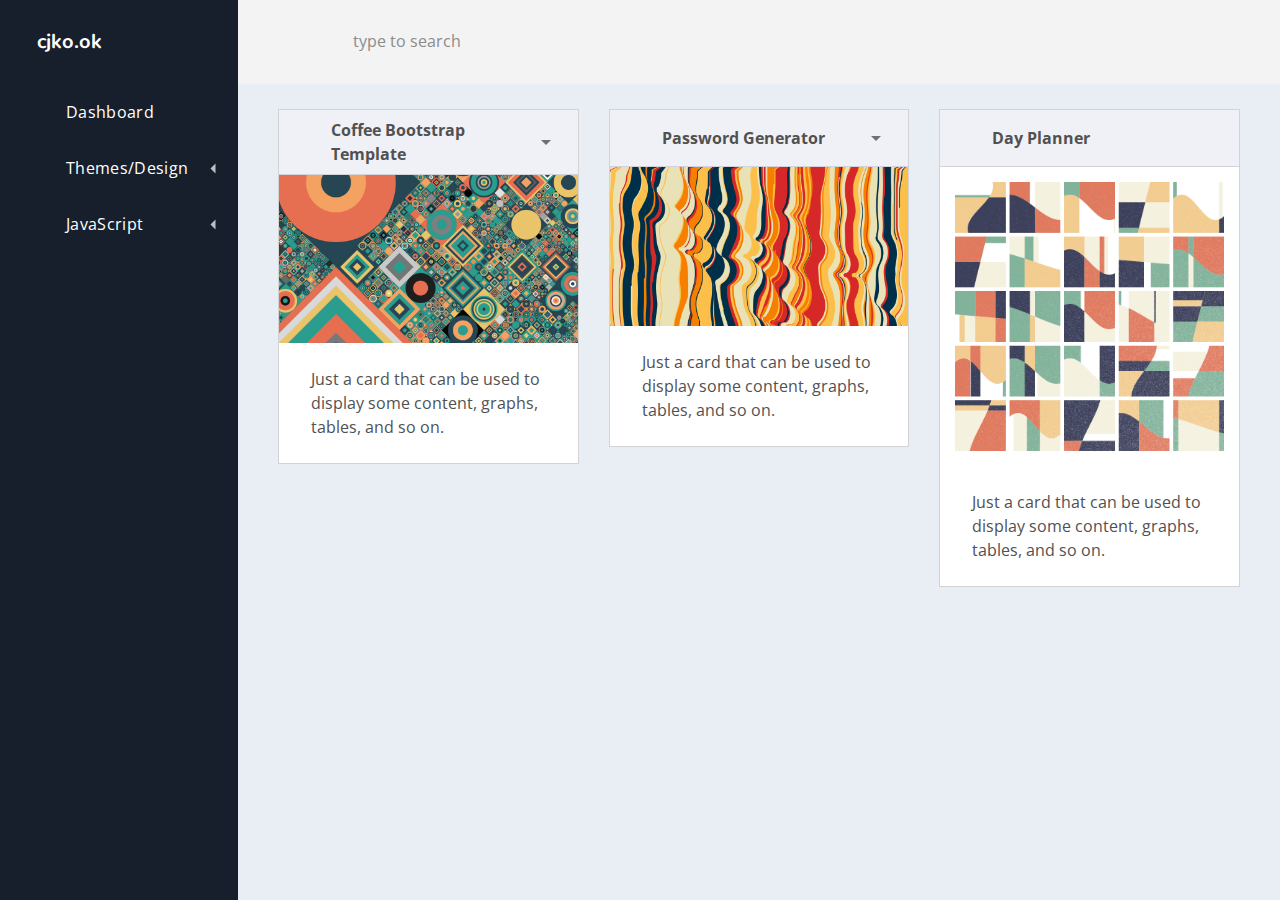
==== index.html @ ad6792d8 "added day planner card" ====
<!DOCTYPE html>
<html lang="en">
  <head>
    <meta charset="utf-8" />
    <meta
      name="viewport"
      content="width=device-width, initial-scale=1, shrink-to-fit=no"
    />
    <link
      rel="stylesheet"
      href="https://use.fontawesome.com/releases/v5.4.1/css/all.css"
      integrity="sha384-5sAR7xN1Nv6T6+dT2mhtzEpVJvfS3NScPQTrOxhwjIuvcA67KV2R5Jz6kr4abQsz"
      crossorigin="anonymous"
    />
    <link
      href="https://fonts.googleapis.com/css?family=Nunito:400,600|Open+Sans:400,600,700"
      rel="stylesheet"
    />
    <link rel="stylesheet" href="css/spur.css" />

    <!-- cjko style -->
    <link href="css/cjko-css/index-style.css" rel="stylesheet" />

    <title>cjko.ok portfolio manager</title>
  </head>

  <body>
    <div class="dash">
      <!-- common navbar creation  -->
      <div class="dash-nav dash-nav-dark" id="commonNavbar"></div>
      <div class="dash-app">
        <!-- common toolbar creation  -->
        <header class="dash-toolbar" id="commonToolbar"></header>

        <!-- main content  -->
        <main class="dash-content">
          <div class="container-fluid">
            <div class="row dash-row">
              <div class="col-lg-4">
                <!-- Coffee Theme -->
                <div class="card spur-card">
                  <div class="card-header">
                    <div class="spur-card-icon">
                      <i class="fas fa-image"></i>
                    </div>
                    <div class="spur-card-title">Coffee Bootstrap Template</div>
                    <div class="spur-card-menu">
                      <div class="dropdown show">
                        <a
                          class="spur-card-menu-link"
                          href="#"
                          role="button"
                          data-toggle="dropdown"
                          aria-haspopup="true"
                          aria-expanded="false"
                        >
                        </a>
                        <div
                          class="dropdown-menu dropdown-menu-right"
                          aria-labelledby="dropdownMenuLink"
                        >
                          <a class="dropdown-item" href="#"
                            ><i class="fas fa-image"></i>Demo</a
                          >
                          <a class="dropdown-item" href="#"
                            ><i class="fab fa-github"></i>Github Repository</a
                          >
                        </div>
                      </div>
                    </div>
                  </div>
                  <a href="https://cjkook.github.io/02-homework-bootstrap-portfolio/"><img
                    src="images/bootstrap-temp/gen-image-1.png"
                    class="img-fluid"
                  /></a>
                  <div class="card-body">
                    Just a card that can be used to display some content,
                    graphs, tables, and so on.
                  </div>
                </div>
              </div>
              <div class="col-lg-4">
                <!-- password generator -->
                <div class="card spur-card">
                  <div class="card-header">
                    <div class="spur-card-icon">
                      <i class="fab fa-js-square"></i>
                    </div>
                    <div class="spur-card-title">Password Generator</div>
                    <div class="spur-card-menu">
                      <div class="dropdown show">
                        <a
                          class="spur-card-menu-link"
                          href="#"
                          role="button"
                          data-toggle="dropdown"
                          aria-haspopup="true"
                          aria-expanded="false"
                        >
                        </a>
                        <div
                          class="dropdown-menu dropdown-menu-right"
                          aria-labelledby="dropdownMenuLink"
                        >
                          <a class="dropdown-item" href="#"
                            ><i class="fas fa-image"></i>Demo</a
                          >
                          <a class="dropdown-item" href="#"
                            ><i class="fab fa-github"></i>Github Repository</a
                          >
                        </div>
                      </div>
                    </div>
                  </div>
                  <img
                    src="images/password-gen-img/gen-vertMelt-1.png"
                    class="img-fluid"
                  />
                  <div class="card-body">
                    Just a card that can be used to display some content,
                    graphs, tables, and so on.
                  </div>
                </div>
              </div>
              <div class="col-lg-4">
                <!-- day planner -->
                <div class="card spur-card">
                  <div class="card-header">
                    <div class="spur-card-icon">
                      <i class="fas fa-image"></i>
                    </div>
                    <div class="spur-card-title">Day Planner</div>
                    <!-- <div class="spur-card-menu">
                      <div class="dropdown show">
                        <a
                          class="spur-card-menu-link"
                          href="#"
                          role="button"
                          data-toggle="dropdown"
                          aria-haspopup="true"
                          aria-expanded="false"
                        >
                        </a>
                        <div
                          class="dropdown-menu dropdown-menu-right"
                          aria-labelledby="dropdownMenuLink"
                        >
                          <a class="dropdown-item" href="#"
                            ><i class="fas fa-image"></i>Demo</a
                          >
                          <a class="dropdown-item" href="#"
                            ><i class="fab fa-github"></i>Github Repository</a
                          >
                        </div>
                      </div>
                    </div> -->
                  </div>
                  <img
                    src="images/dayplan-img/day-01.png"
                    class="img-fluid"
                  />
                  <div class="card-body">
                    Just a card that can be used to display some content,
                    graphs, tables, and so on.
                  </div>
                </div>
              </div>
            </div>
          </div>
        </main>
      </div>
    </div>

    <script
      src="https://code.jquery.com/jquery-3.3.1.slim.min.js"
      integrity="sha384-q8i/X+965DzO0rT7abK41JStQIAqVgRVzpbzo5smXKp4YfRvH+8abtTE1Pi6jizo"
      crossorigin="anonymous"
    ></script>
    <script
      src="https://cdnjs.cloudflare.com/ajax/libs/popper.js/1.14.7/umd/popper.min.js"
      integrity="sha384-UO2eT0CpHqdSJQ6hJty5KVphtPhzWj9WO1clHTMGa3JDZwrnQq4sF86dIHNDz0W1"
      crossorigin="anonymous"
    ></script>
    <script
      src="https://stackpath.bootstrapcdn.com/bootstrap/4.3.1/js/bootstrap.min.js"
      integrity="sha384-JjSmVgyd0p3pXB1rRibZUAYoIIy6OrQ6VrjIEaFf/nJGzIxFDsf4x0xIM+B07jRM"
      crossorigin="anonymous"
    ></script>
    <script src="js/spur.js"></script>

    <!-- cjko website self-build scripts -->
    <script src="js/cjko-navbar.js" type="text/javascript"></script>
  </body>
</html>
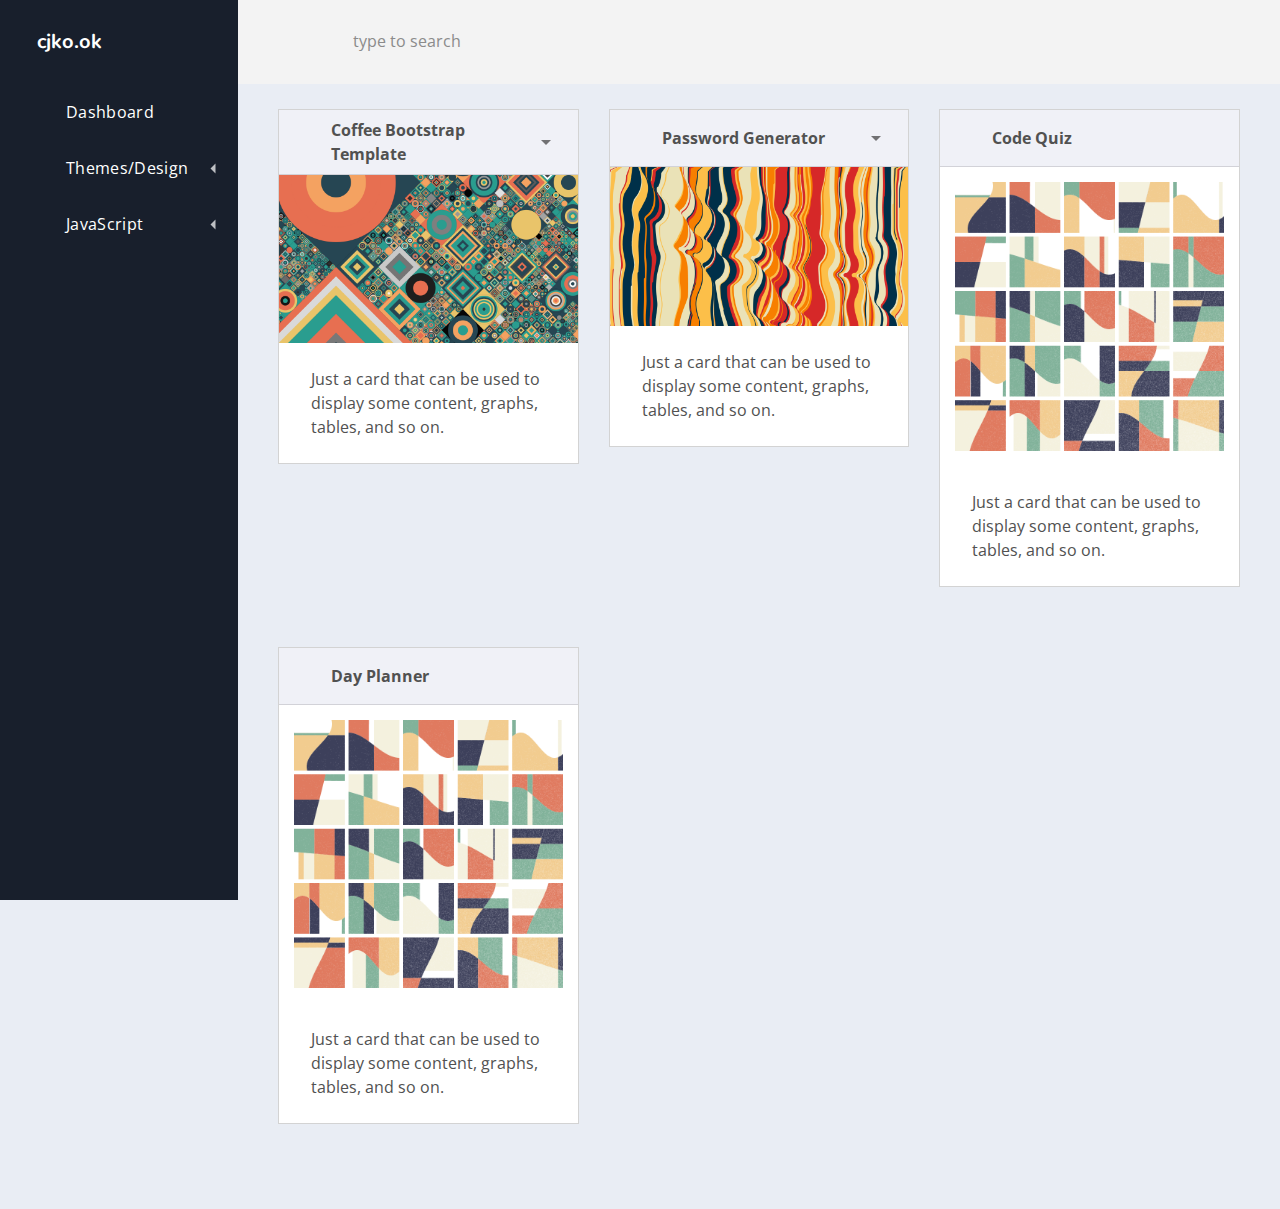
==== commit e8e029a8: "organize" ====
--- a/index.html
+++ b/index.html
@@ -33,7 +33,9 @@
         <header class="dash-toolbar" id="commonToolbar"></header>
 
         <!-- main content  -->
-        <main class="dash-content">
+        <!-- TODO: ADD MASONRY STACKING SEEN HERE: https://getbootstrap.com/docs/4.1/components/card/#card-columns -->
+        <!-- TODO: ADD SPECKLED BG TO 'dash-content' using P5.js -->
+        <main class="dash-content"> 
           <div class="container-fluid">
             <div class="row dash-row">
               <div class="col-lg-4">
@@ -122,6 +124,52 @@
                   </div>
                 </div>
               </div>
+              <div class="col-lg-4">
+                <!-- Code Quiz -->
+                <div class="card spur-card">
+                  <div class="card-header">
+                    <div class="spur-card-icon">
+                      <i class="fas fa-image"></i>
+                    </div>
+                    <div class="spur-card-title">Code Quiz</div>
+                    <!-- <div class="spur-card-menu">
+                      <div class="dropdown show">
+                        <a
+                          class="spur-card-menu-link"
+                          href="#"
+                          role="button"
+                          data-toggle="dropdown"
+                          aria-haspopup="true"
+                          aria-expanded="false"
+                        >
+                        </a>
+                        <div
+                          class="dropdown-menu dropdown-menu-right"
+                          aria-labelledby="dropdownMenuLink"
+                        >
+                          <a class="dropdown-item" href="#"
+                            ><i class="fas fa-image"></i>Demo</a
+                          >
+                          <a class="dropdown-item" href="#"
+                            ><i class="fab fa-github"></i>Github Repository</a
+                          >
+                        </div>
+                      </div>
+                    </div> -->
+                  </div>
+                  <img
+                    src="images/dayplan-img/day-01.png"
+                    class="img-fluid"
+                  />
+                  <div class="card-body">
+                    Just a card that can be used to display some content,
+                    graphs, tables, and so on.
+                  </div>
+                </div>
+              </div>
+            </div>
+            <!-- row two  -->
+            <div class="row dash-row">
               <div class="col-lg-4">
                 <!-- day planner -->
                 <div class="card spur-card">
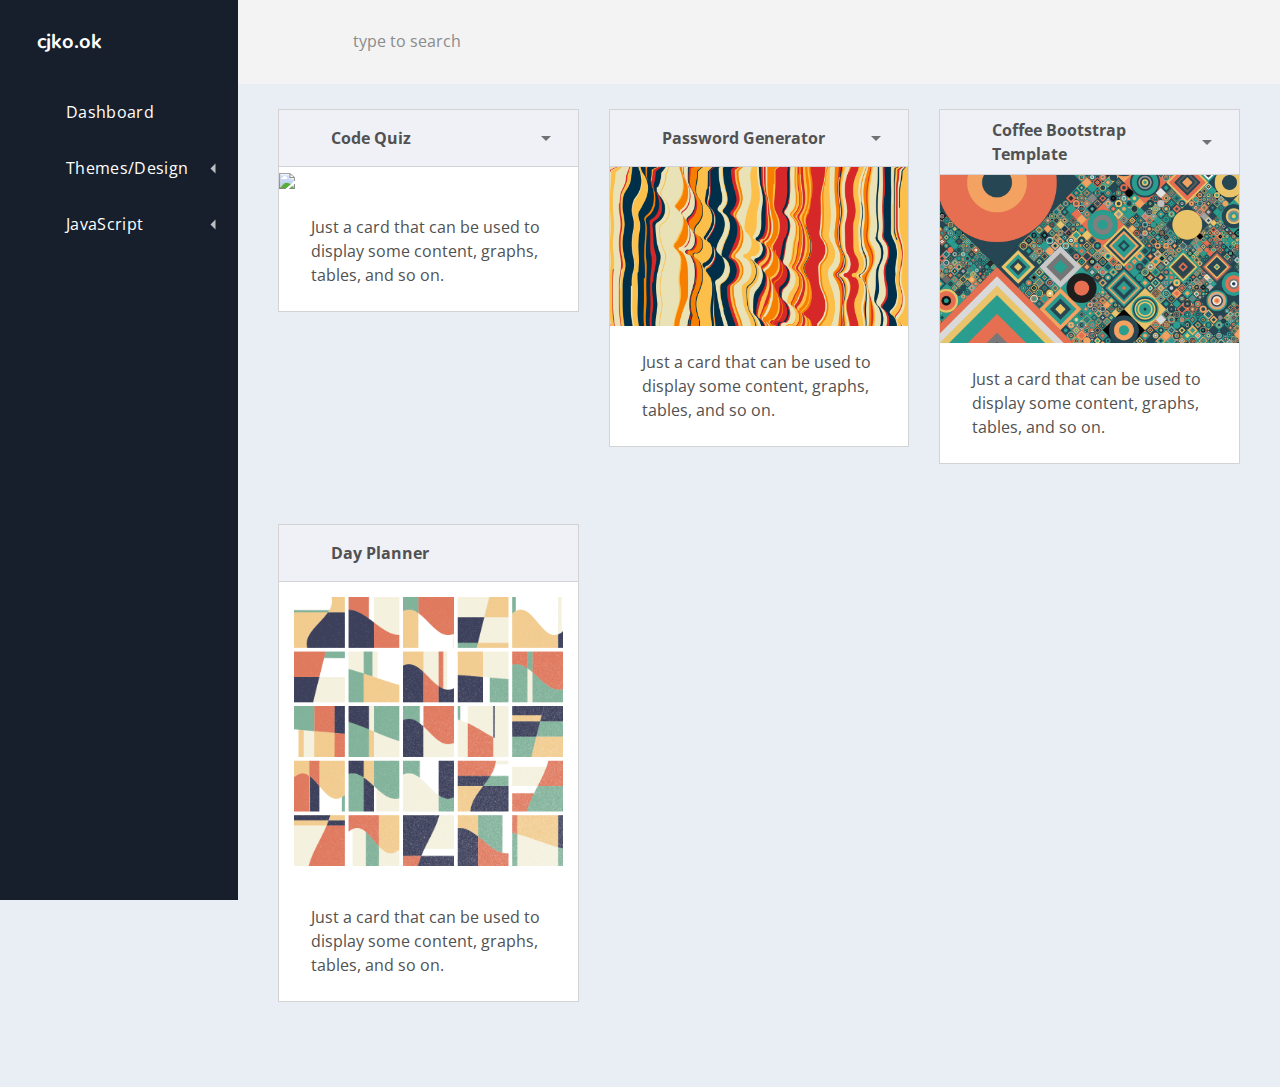
==== commit bf9711c2: "navigation updated" ====
--- a/index.html
+++ b/index.html
@@ -38,8 +38,95 @@
         <main class="dash-content"> 
           <div class="container-fluid">
             <div class="row dash-row">
-              <div class="col-lg-4">
-                <!-- Coffee Theme -->
+              <!-- Code Quiz -->
+              <div class="col-lg-4">
+                <div class="card spur-card">
+                  <div class="card-header">
+                    <div class="spur-card-icon">
+                      <i class="fab fa-js-square"></i>
+                    </div>
+                    <div class="spur-card-title">Code Quiz</div>
+                    <div class="spur-card-menu">
+                      <div class="dropdown show">
+                        <a
+                          class="spur-card-menu-link"
+                          href="#"
+                          role="button"
+                          data-toggle="dropdown"
+                          aria-haspopup="true"
+                          aria-expanded="false"
+                        >
+                        </a>
+                        <div
+                          class="dropdown-menu dropdown-menu-right"
+                          aria-labelledby="dropdownMenuLink"
+                        >
+                          <a class="dropdown-item" href="html/code-quiz.html"
+                            ><i class="fas fa-image"></i>Demo</a
+                          >
+                          <a class="dropdown-item" href="https://github.com/cjkook/interactive-portfolio"
+                            ><i class="fab fa-github"></i>Github Repository</a
+                          >
+                        </div>
+                      </div>
+                    </div>
+                  </div>
+                  <a href="html/code-quiz.html"><img 
+                    src="images/code-q/quizimg-1.png"
+                    class="img-fluid"
+                  /></a>
+                  <div class="card-body">
+                    Just a card that can be used to display some content,
+                    graphs, tables, and so on.
+                  </div>
+                </div>
+              </div>
+              <!-- password generator -->
+              <div class="col-lg-4">
+                <div class="card spur-card">
+                  <div class="card-header">
+                    <div class="spur-card-icon">
+                      <i class="fab fa-js-square"></i>
+                    </div>
+                    <div class="spur-card-title">Password Generator</div>
+                    <div class="spur-card-menu">
+                      <div class="dropdown show">
+                        <a
+                          class="spur-card-menu-link"
+                          href="#"
+                          role="button"
+                          data-toggle="dropdown"
+                          aria-haspopup="true"
+                          aria-expanded="false"
+                        >
+                        </a>
+                        <div
+                          class="dropdown-menu dropdown-menu-right"
+                          aria-labelledby="dropdownMenuLink"
+                        >
+                          <a class="dropdown-item" href="#"
+                            ><i class="fas fa-image"></i>Demo</a
+                          >
+                          <a class="dropdown-item" href="#"
+                            ><i class="fab fa-github"></i>Github Repository</a
+                          >
+                        </div>
+                      </div>
+                    </div>
+                  </div>
+                  <img
+                    src="images/password-gen-img/gen-vertMelt-1.png"
+                    class="img-fluid"
+                  />
+                  <div class="card-body">
+                    Just a card that can be used to display some content,
+                    graphs, tables, and so on.
+                  </div>
+                </div>
+              </div>
+              
+              <!-- Coffee Theme -->
+              <div class="col-lg-4">
                 <div class="card spur-card">
                   <div class="card-header">
                     <div class="spur-card-icon">
@@ -81,93 +168,10 @@
                   </div>
                 </div>
               </div>
-              <div class="col-lg-4">
-                <!-- password generator -->
-                <div class="card spur-card">
-                  <div class="card-header">
-                    <div class="spur-card-icon">
-                      <i class="fab fa-js-square"></i>
-                    </div>
-                    <div class="spur-card-title">Password Generator</div>
-                    <div class="spur-card-menu">
-                      <div class="dropdown show">
-                        <a
-                          class="spur-card-menu-link"
-                          href="#"
-                          role="button"
-                          data-toggle="dropdown"
-                          aria-haspopup="true"
-                          aria-expanded="false"
-                        >
-                        </a>
-                        <div
-                          class="dropdown-menu dropdown-menu-right"
-                          aria-labelledby="dropdownMenuLink"
-                        >
-                          <a class="dropdown-item" href="#"
-                            ><i class="fas fa-image"></i>Demo</a
-                          >
-                          <a class="dropdown-item" href="#"
-                            ><i class="fab fa-github"></i>Github Repository</a
-                          >
-                        </div>
-                      </div>
-                    </div>
-                  </div>
-                  <img
-                    src="images/password-gen-img/gen-vertMelt-1.png"
-                    class="img-fluid"
-                  />
-                  <div class="card-body">
-                    Just a card that can be used to display some content,
-                    graphs, tables, and so on.
-                  </div>
-                </div>
-              </div>
-              <div class="col-lg-4">
-                <!-- Code Quiz -->
-                <div class="card spur-card">
-                  <div class="card-header">
-                    <div class="spur-card-icon">
-                      <i class="fas fa-image"></i>
-                    </div>
-                    <div class="spur-card-title">Code Quiz</div>
-                    <!-- <div class="spur-card-menu">
-                      <div class="dropdown show">
-                        <a
-                          class="spur-card-menu-link"
-                          href="#"
-                          role="button"
-                          data-toggle="dropdown"
-                          aria-haspopup="true"
-                          aria-expanded="false"
-                        >
-                        </a>
-                        <div
-                          class="dropdown-menu dropdown-menu-right"
-                          aria-labelledby="dropdownMenuLink"
-                        >
-                          <a class="dropdown-item" href="#"
-                            ><i class="fas fa-image"></i>Demo</a
-                          >
-                          <a class="dropdown-item" href="#"
-                            ><i class="fab fa-github"></i>Github Repository</a
-                          >
-                        </div>
-                      </div>
-                    </div> -->
-                  </div>
-                  <img
-                    src="images/dayplan-img/day-01.png"
-                    class="img-fluid"
-                  />
-                  <div class="card-body">
-                    Just a card that can be used to display some content,
-                    graphs, tables, and so on.
-                  </div>
-                </div>
-              </div>
             </div>
+
+
+            
             <!-- row two  -->
             <div class="row dash-row">
               <div class="col-lg-4">
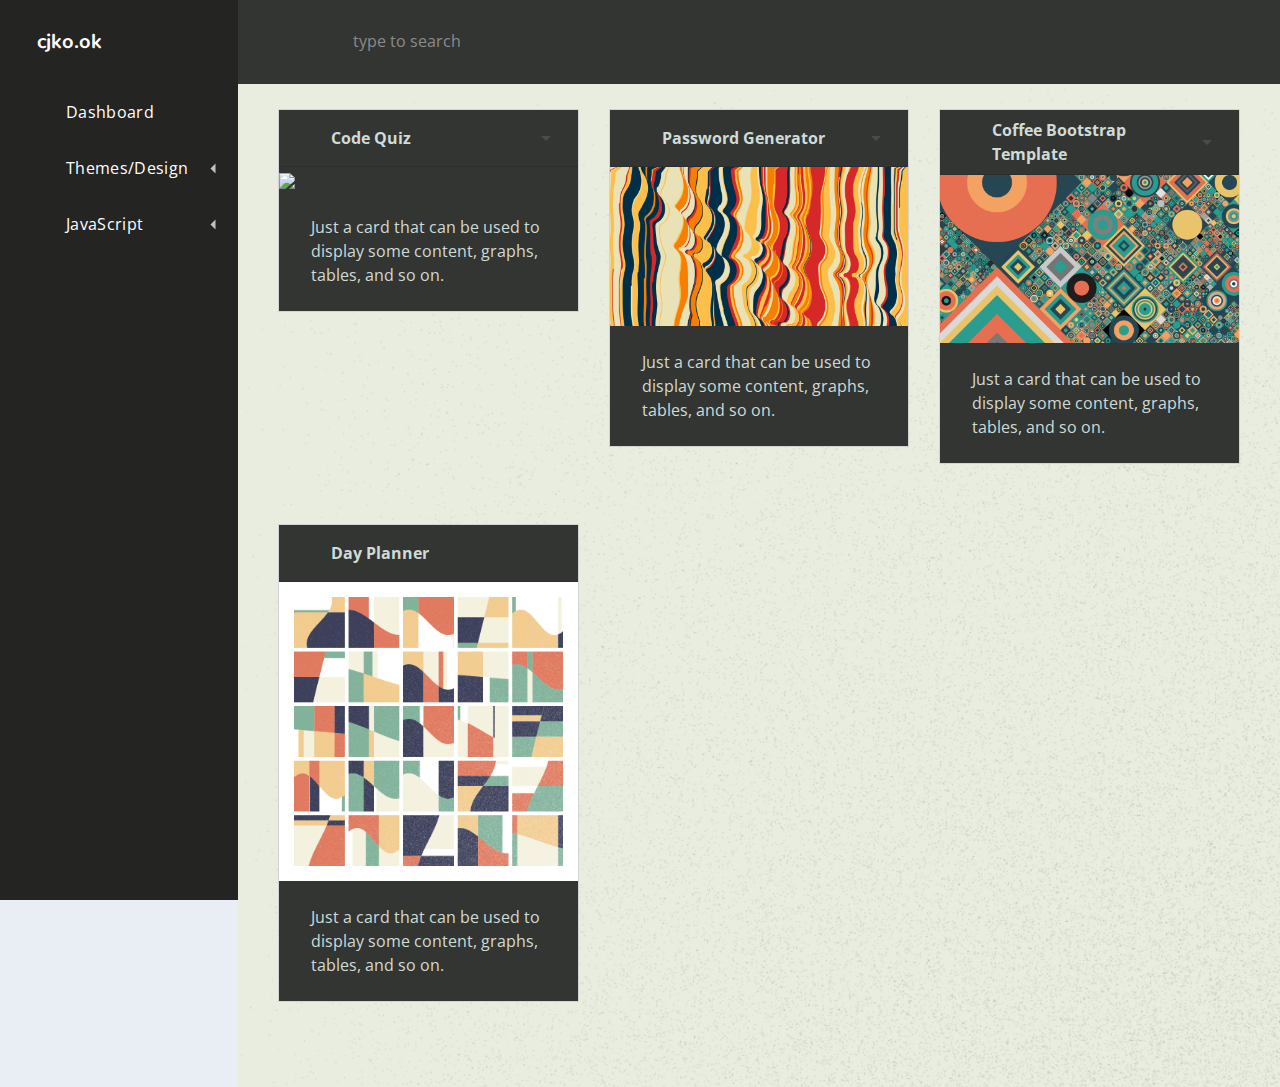
==== commit 2cde5ecb: "testing css design" ====
--- a/index.html
+++ b/index.html
@@ -35,7 +35,7 @@
         <!-- main content  -->
         <!-- TODO: ADD MASONRY STACKING SEEN HERE: https://getbootstrap.com/docs/4.1/components/card/#card-columns -->
         <!-- TODO: ADD SPECKLED BG TO 'dash-content' using P5.js -->
-        <main class="dash-content"> 
+        <main class="dash-content bgimg-1"> 
           <div class="container-fluid">
             <div class="row dash-row">
               <!-- Code Quiz -->
--- a/css/cjko-css/index-style.css
+++ b/css/cjko-css/index-style.css
@@ -0,0 +1,23 @@
+body {
+  color: #CFDBD5;
+}
+
+.bgimg-1 {
+  background-image: url("../../images/speckled-temp.png");
+  min-height: 100%;
+  background-size: cover;
+}
+
+.spur-card,
+.spur-card .card-header{
+  background-color: #333533;
+}
+
+.dash-toolbar, .searchbox-input {
+  background-color: #333533;
+}
+
+.dash-nav.dash-nav-dark {
+  background-color: #242423;
+  
+}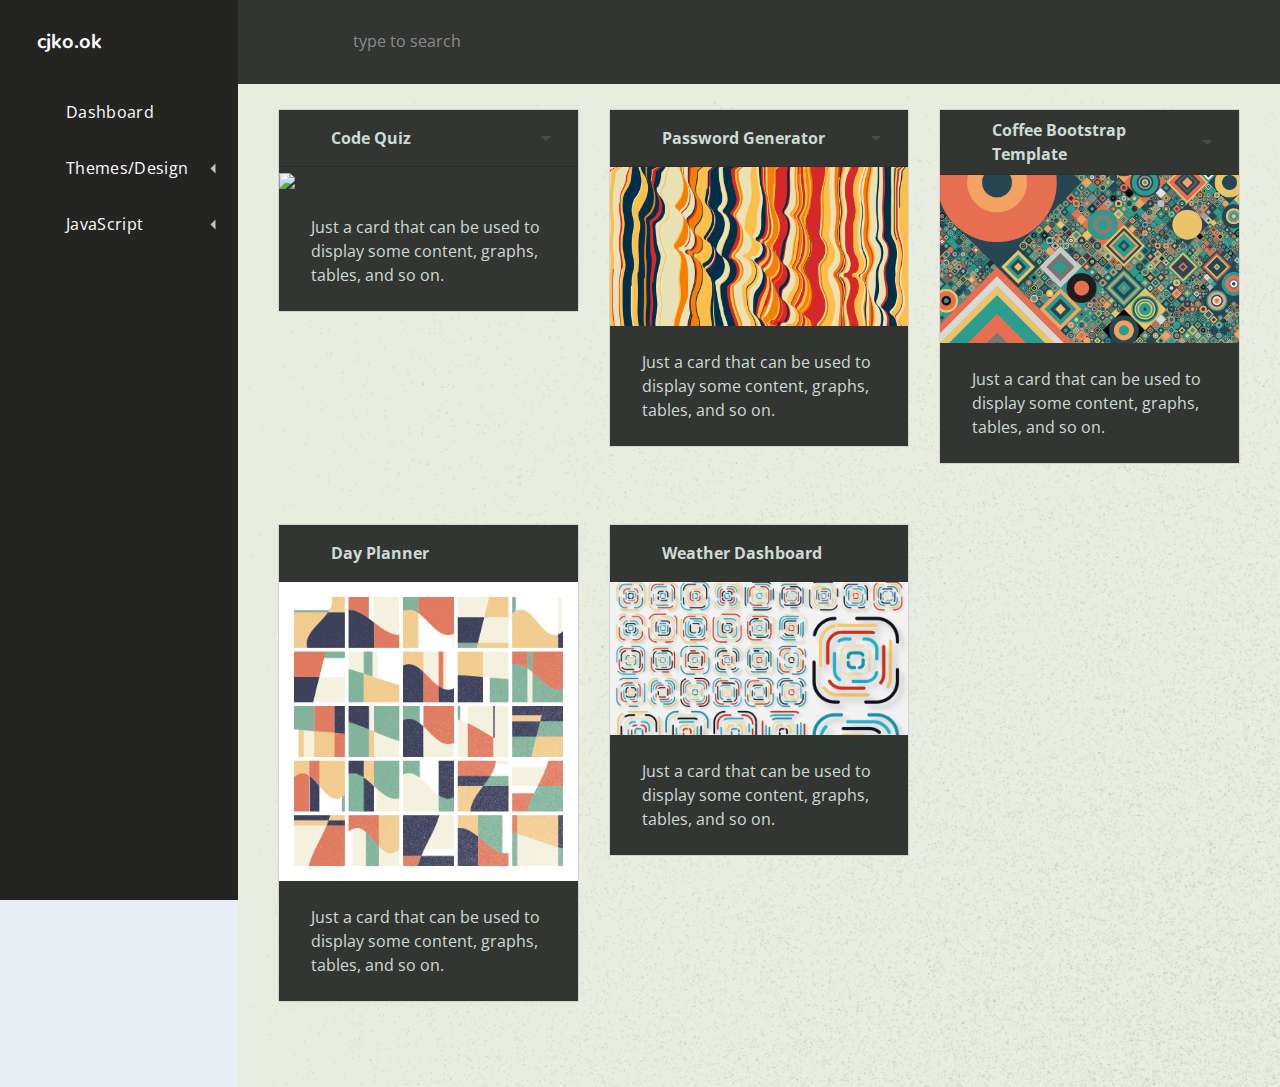
==== commit a6ad68c8: "weather files created" ====
--- a/index.html
+++ b/index.html
@@ -20,6 +20,7 @@
 
     <!-- cjko style -->
     <link href="css/cjko-css/index-style.css" rel="stylesheet" />
+    <link href="css/cjko-css/nav-style.css" rel="stylesheet" />
 
     <title>cjko.ok portfolio manager</title>
   </head>
@@ -217,6 +218,49 @@
                   </div>
                 </div>
               </div>
+              <div class="col-lg-4">
+                <!-- Weather Dashboard -->
+                <div class="card spur-card">
+                  <div class="card-header">
+                    <div class="spur-card-icon">
+                      <i class="fas fa-image"></i>
+                    </div>
+                    <div class="spur-card-title">Weather Dashboard</div>
+                    <!-- <div class="spur-card-menu">
+                      <div class="dropdown show">
+                        <a
+                          class="spur-card-menu-link"
+                          href="#"
+                          role="button"
+                          data-toggle="dropdown"
+                          aria-haspopup="true"
+                          aria-expanded="false"
+                        >
+                        </a>
+                        <div
+                          class="dropdown-menu dropdown-menu-right"
+                          aria-labelledby="dropdownMenuLink"
+                        >
+                          <a class="dropdown-item" href="#"
+                            ><i class="fas fa-image"></i>Demo</a
+                          >
+                          <a class="dropdown-item" href="#"
+                            ><i class="fab fa-github"></i>Github Repository</a
+                          >
+                        </div>
+                      </div>
+                    </div> -->
+                  </div>
+                  <img
+                    src="images/weather-img/weather-img1.png"
+                    class="img-fluid"
+                  />
+                  <div class="card-body">
+                    Just a card that can be used to display some content,
+                    graphs, tables, and so on.
+                  </div>
+                </div>
+              </div>
             </div>
           </div>
         </main>
--- a/css/cjko-css/index-style.css
+++ b/css/cjko-css/index-style.css
@@ -13,11 +13,3 @@
   background-color: #333533;
 }
 
-.dash-toolbar, .searchbox-input {
-  background-color: #333533;
-}
-
-.dash-nav.dash-nav-dark {
-  background-color: #242423;
-  
-}--- a/css/cjko-css/nav-style.css
+++ b/css/cjko-css/nav-style.css
@@ -0,0 +1,7 @@
+.dash-toolbar, .searchbox-input {
+  background-color: #333533;
+}
+
+.dash-nav.dash-nav-dark {
+  background-color: #242423;
+}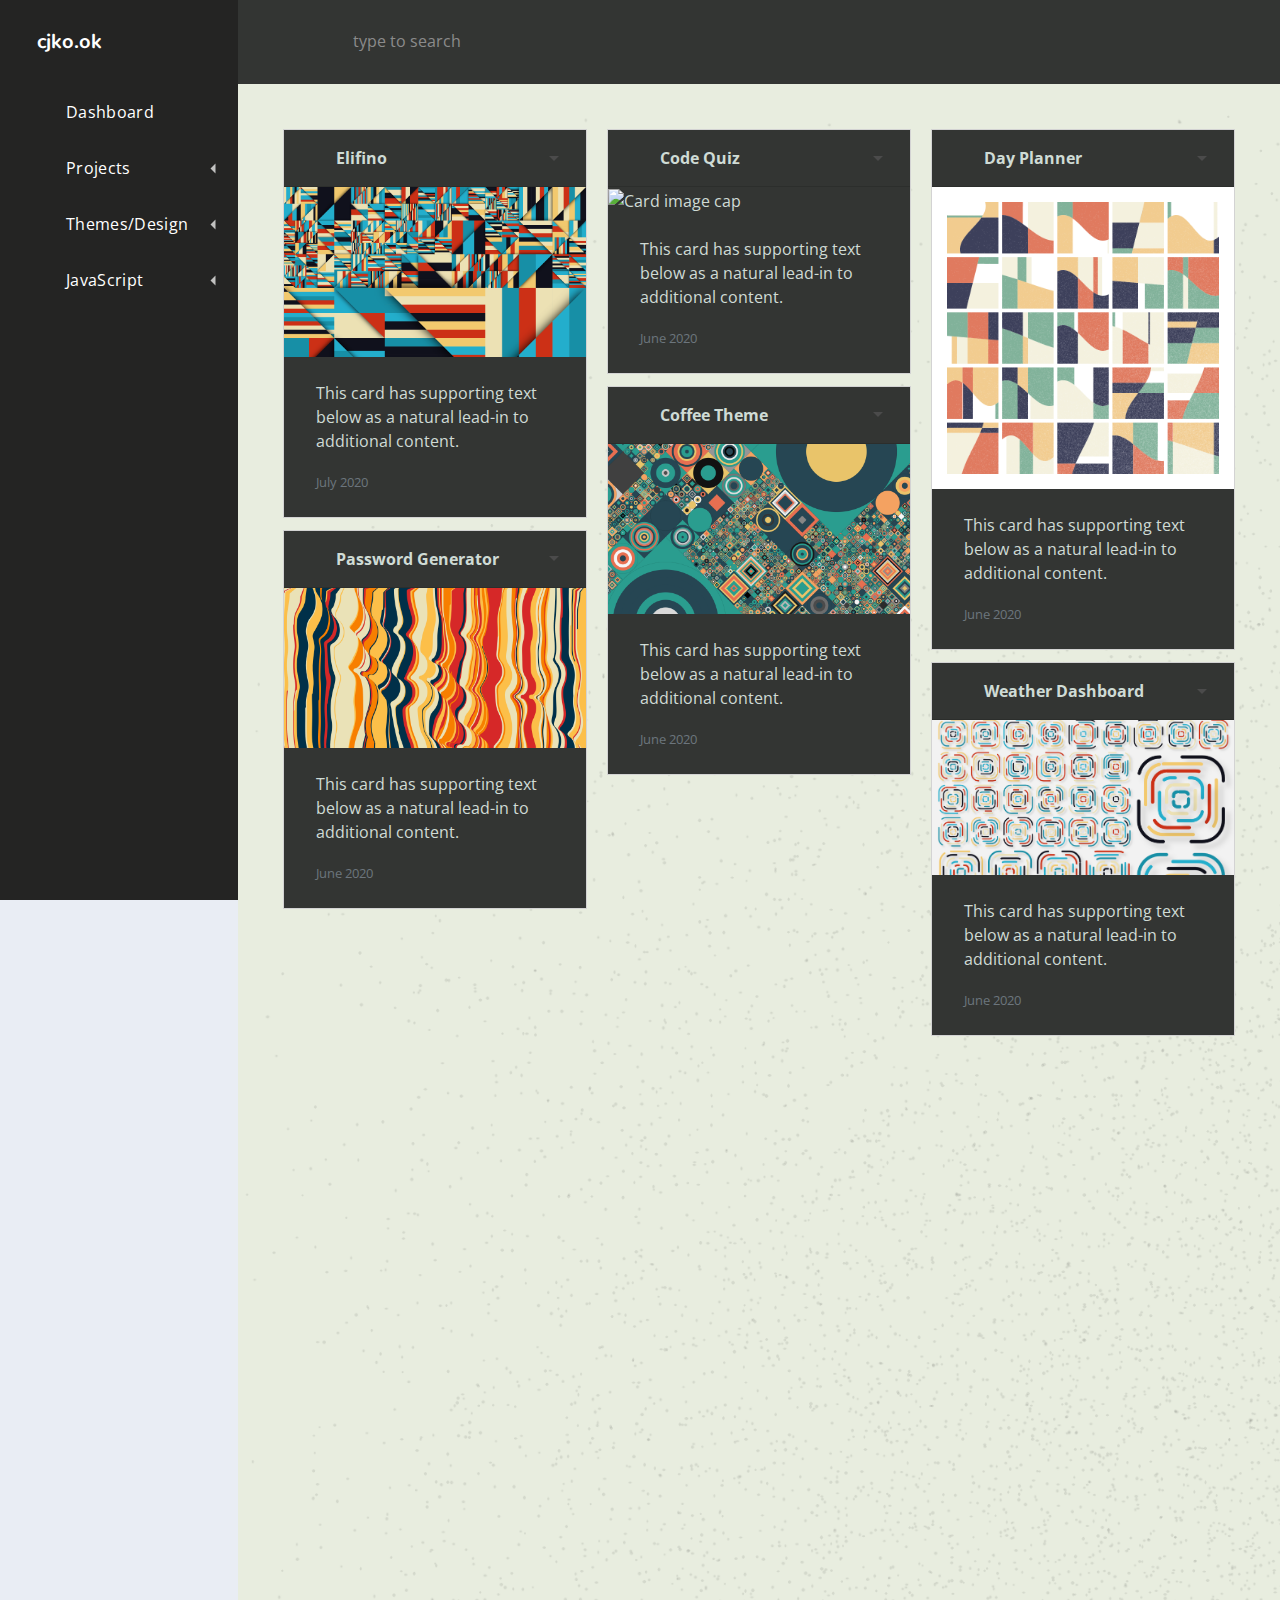
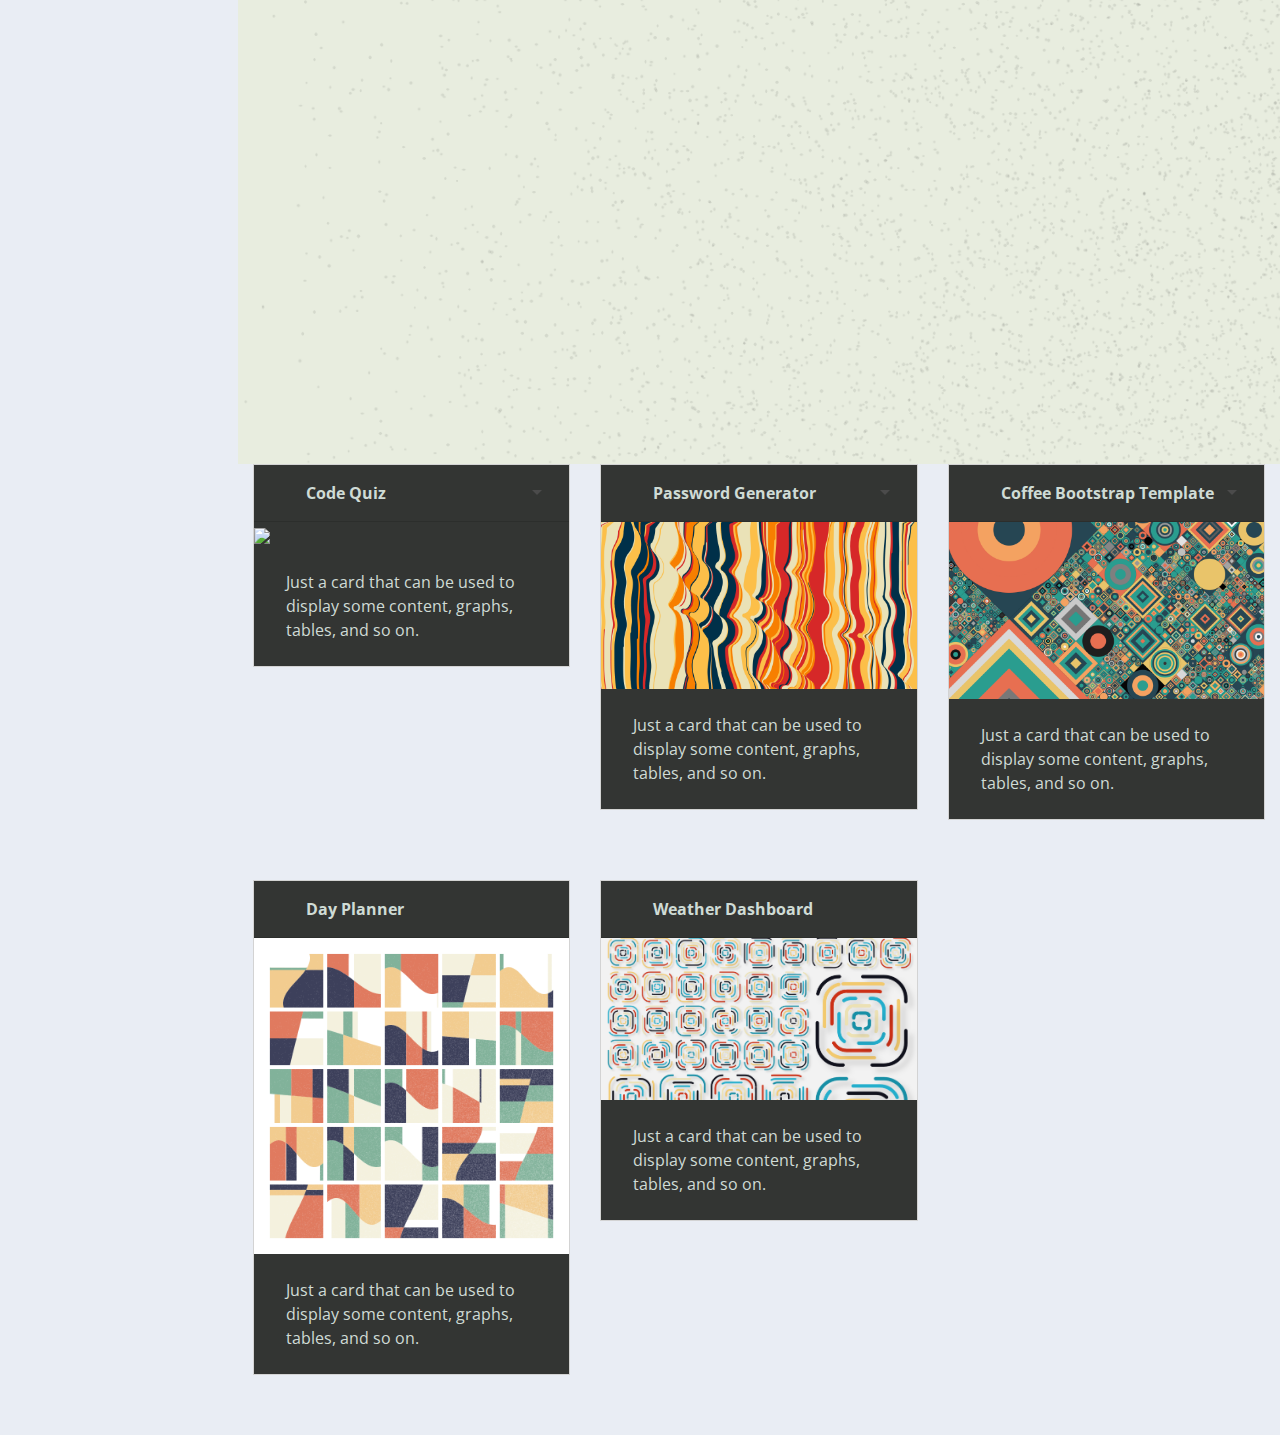
==== commit f89367d8: "mason tiling on index page" ====
--- a/index.html
+++ b/index.html
@@ -34,156 +34,451 @@
         <header class="dash-toolbar" id="commonToolbar"></header>
 
         <!-- main content  -->
-        <!-- TODO: ADD MASONRY STACKING SEEN HERE: https://getbootstrap.com/docs/4.1/components/card/#card-columns -->
+        <main class="dash-content bgimg-1">
+          <!-- TODO: shuffle card objects -->
+          <div class="card-columns dash-row" id="cardGallery">
+            <!-- project 1 -->
+            <div class="card spur-card">
+              <div class="card-header">
+                <div class="spur-card-icon">
+                  <i class="fab fa-cube"></i>
+                </div>
+                <div class="spur-card-title">Elifino</div>
+                <div class="spur-card-menu">
+                  <div class="dropdown show">
+                    <a
+                      class="spur-card-menu-link"
+                      href="#"
+                      role="button"
+                      data-toggle="dropdown"
+                      aria-haspopup="true"
+                      aria-expanded="false"
+                    >
+                    </a>
+                    <div
+                      class="dropdown-menu dropdown-menu-right"
+                      aria-labelledby="dropdownMenuLink"
+                    >
+                      <a class="dropdown-item" href="https://miradetm.github.io/DU-project-1/"
+                        ><i class="fas fa-image"></i>View Page</a
+                      >
+                      <a
+                        class="dropdown-item"
+                        href="https://github.com/MiradeTM/DU-project-1"
+                        ><i class="fab fa-github"></i>Github Repository</a
+                      >
+                    </div>
+                  </div>
+                </div>
+              </div>
+              <img
+                class="card-img-top"
+                src="images/project-1/jumbo-1.png"
+                alt=""
+              />
+              <div class="card-body">
+                <p class="card-text">
+                  This card has supporting text below as a natural lead-in to
+                  additional content.
+                </p>
+                <p class="card-text">
+                  <small class="text-muted">July 2020</small>
+                </p>
+              </div>
+            </div>
+            <!-- password gen -->
+            <div class="card spur-card">
+              <div class="card-header">
+                <div class="spur-card-icon">
+                  <i class="fab fa-js-square"></i>
+                </div>
+                <div class="spur-card-title">Password Generator</div>
+                <div class="spur-card-menu">
+                  <div class="dropdown show">
+                    <a
+                      class="spur-card-menu-link"
+                      href="#"
+                      role="button"
+                      data-toggle="dropdown"
+                      aria-haspopup="true"
+                      aria-expanded="false"
+                    >
+                    </a>
+                    <div
+                      class="dropdown-menu dropdown-menu-right"
+                      aria-labelledby="dropdownMenuLink"
+                    >
+                      <a class="dropdown-item" href="html/password-gen.html"
+                        ><i class="fas fa-image"></i>Demo</a
+                      >
+                      <a
+                        class="dropdown-item"
+                        href="https://github.com/cjkook/interactive-portfolio"
+                        ><i class="fab fa-github"></i>Github Repository</a
+                      >
+                    </div>
+                  </div>
+                </div>
+              </div>
+              <img
+                class="card-img-top"
+                src="images/password-gen-img/gen-vertMelt-1.png"
+                alt="Card image cap"
+              />
+              <div class="card-body">
+                <p class="card-text">
+                  This card has supporting text below as a natural lead-in to
+                  additional content.
+                </p>
+                <p class="card-text">
+                  <small class="text-muted">June 2020</small>
+                </p>
+              </div>
+            </div>
+            <!-- code quiz -->
+            <div class="card spur-card">
+              <div class="card-header">
+                <div class="spur-card-icon">
+                  <i class="fab fa-js-square"></i>
+                </div>
+                <div class="spur-card-title">Code Quiz</div>
+                <div class="spur-card-menu">
+                  <div class="dropdown show">
+                    <a
+                      class="spur-card-menu-link"
+                      href="#"
+                      role="button"
+                      data-toggle="dropdown"
+                      aria-haspopup="true"
+                      aria-expanded="false"
+                    >
+                    </a>
+                    <div
+                      class="dropdown-menu dropdown-menu-right"
+                      aria-labelledby="dropdownMenuLink"
+                    >
+                      <a class="dropdown-item" href="html/code-quiz.html"
+                        ><i class="fas fa-image"></i>Demo</a
+                      >
+                      <a
+                        class="dropdown-item"
+                        href="https://github.com/cjkook/interactive-portfolio"
+                        ><i class="fab fa-github"></i>Github Repository</a
+                      >
+                    </div>
+                  </div>
+                </div>
+              </div>
+              <img
+                class="card-img-top"
+                src="images/code-q/quizimg-1.png"
+                alt="Card image cap"
+              />
+              <div class="card-body">
+                <p class="card-text">
+                  This card has supporting text below as a natural lead-in to
+                  additional content.
+                </p>
+                <p class="card-text">
+                  <small class="text-muted">June 2020</small>
+                </p>
+              </div>
+            </div>
+            <!-- ! rebrand this name -->
+            <!-- coffee theme -->
+            <div class="card spur-card">
+              <div class="card-header">
+                <div class="spur-card-icon">
+                  <i class="fas fa-image"></i>
+                </div>
+                <div class="spur-card-title">Coffee Theme</div>
+                <div class="spur-card-menu">
+                  <div class="dropdown show">
+                    <a
+                      class="spur-card-menu-link"
+                      href="#"
+                      role="button"
+                      data-toggle="dropdown"
+                      aria-haspopup="true"
+                      aria-expanded="false"
+                    >
+                    </a>
+                    <div
+                      class="dropdown-menu dropdown-menu-right"
+                      aria-labelledby="dropdownMenuLink"
+                    >
+                      <a class="dropdown-item" href="https://cjkook.github.io/02-homework-bootstrap-portfolio/"
+                        ><i class="fas fa-image"></i>Demo</a
+                      >
+                    </div>
+                  </div>
+                </div>
+              </div>
+              <img
+                class="card-img-top"
+                src="images/bootstrap-temp/gen-image-4.png"
+                alt="Card image cap"
+              />
+              <div class="card-body">
+                <p class="card-text">
+                  This card has supporting text below as a natural lead-in to
+                  additional content.
+                </p>
+                <p class="card-text">
+                  <small class="text-muted">June 2020</small>
+                </p>
+              </div>
+            </div>
+            <!-- day planner -->
+            <div class="card spur-card">
+              <div class="card-header">
+                <div class="spur-card-icon">
+                  <i class="fab fa-js-square"></i>
+                </div>
+                <div class="spur-card-title">Day Planner</div>
+                <div class="spur-card-menu">
+                  <div class="dropdown show">
+                    <a
+                      class="spur-card-menu-link"
+                      href="#"
+                      role="button"
+                      data-toggle="dropdown"
+                      aria-haspopup="true"
+                      aria-expanded="false"
+                    >
+                    </a>
+                    <div
+                      class="dropdown-menu dropdown-menu-right"
+                      aria-labelledby="dropdownMenuLink"
+                    >
+                      <a class="dropdown-item" href="html/day-planner.html"
+                        ><i class="fas fa-image"></i>Demo</a
+                      >
+                      <a
+                        class="dropdown-item"
+                        href="https://github.com/cjkook/interactive-portfolio"
+                        ><i class="fab fa-github"></i>Github Repository</a
+                      >
+                    </div>
+                  </div>
+                </div>
+              </div>
+              <img
+                class="card-img-top"
+                src="images/dayplan-img/day-01.png"
+                alt="Card image cap"
+              />
+              <div class="card-body">
+                <p class="card-text">
+                  This card has supporting text below as a natural lead-in to
+                  additional content.
+                </p>
+                <p class="card-text">
+                  <small class="text-muted">June 2020</small>
+                </p>
+              </div>
+            </div>
+            <!-- weather dashboard -->
+            <div class="card spur-card">
+              <div class="card-header">
+                <div class="spur-card-icon">
+                  <i class="fab fa-js-square"></i>
+                </div>
+                <div class="spur-card-title">Weather Dashboard</div>
+                <div class="spur-card-menu">
+                  <div class="dropdown show">
+                    <a
+                      class="spur-card-menu-link"
+                      href="#"
+                      role="button"
+                      data-toggle="dropdown"
+                      aria-haspopup="true"
+                      aria-expanded="false"
+                    >
+                    </a>
+                    <div
+                      class="dropdown-menu dropdown-menu-right"
+                      aria-labelledby="dropdownMenuLink"
+                    >
+                      <a class="dropdown-item" href="html/weather-dashboard.html"
+                        ><i class="fas fa-image"></i>Demo</a
+                      >
+                      <a
+                        class="dropdown-item"
+                        href="https://github.com/cjkook/interactive-portfolio"
+                        ><i class="fab fa-github"></i>Github Repository</a
+                      >
+                    </div>
+                  </div>
+                </div>
+              </div>
+              <img
+                class="card-img-top"
+                src="images/weather-img/weather-img1.png"
+                alt="Card image cap"
+              />
+              <div class="card-body">
+                <p class="card-text">
+                  This card has supporting text below as a natural lead-in to
+                  additional content.
+                </p>
+                <p class="card-text">
+                  <small class="text-muted">June 2020</small>
+                </p>
+              </div>
+            </div>
+          </div>
+        </main>
         <!-- TODO: ADD SPECKLED BG TO 'dash-content' using P5.js -->
-        <main class="dash-content bgimg-1"> 
-          <div class="container-fluid">
-            <div class="row dash-row">
-              <!-- Code Quiz -->
-              <div class="col-lg-4">
-                <div class="card spur-card">
-                  <div class="card-header">
-                    <div class="spur-card-icon">
-                      <i class="fab fa-js-square"></i>
-                    </div>
-                    <div class="spur-card-title">Code Quiz</div>
-                    <div class="spur-card-menu">
-                      <div class="dropdown show">
+
+        <div class="container-fluid">
+          <div class="row dash-row">
+            <!-- Code Quiz -->
+            <div class="col-lg-4">
+              <div class="card spur-card">
+                <div class="card-header">
+                  <div class="spur-card-icon">
+                    <i class="fab fa-js-square"></i>
+                  </div>
+                  <div class="spur-card-title">Code Quiz</div>
+                  <div class="spur-card-menu">
+                    <div class="dropdown show">
+                      <a
+                        class="spur-card-menu-link"
+                        href="#"
+                        role="button"
+                        data-toggle="dropdown"
+                        aria-haspopup="true"
+                        aria-expanded="false"
+                      >
+                      </a>
+                      <div
+                        class="dropdown-menu dropdown-menu-right"
+                        aria-labelledby="dropdownMenuLink"
+                      >
+                        <a class="dropdown-item" href="html/code-quiz.html"
+                          ><i class="fas fa-image"></i>Demo</a
+                        >
                         <a
-                          class="spur-card-menu-link"
-                          href="#"
-                          role="button"
-                          data-toggle="dropdown"
-                          aria-haspopup="true"
-                          aria-expanded="false"
-                        >
-                        </a>
-                        <div
-                          class="dropdown-menu dropdown-menu-right"
-                          aria-labelledby="dropdownMenuLink"
-                        >
-                          <a class="dropdown-item" href="html/code-quiz.html"
-                            ><i class="fas fa-image"></i>Demo</a
-                          >
-                          <a class="dropdown-item" href="https://github.com/cjkook/interactive-portfolio"
-                            ><i class="fab fa-github"></i>Github Repository</a
-                          >
-                        </div>
+                          class="dropdown-item"
+                          href="https://github.com/cjkook/interactive-portfolio"
+                          ><i class="fab fa-github"></i>Github Repository</a
+                        >
                       </div>
                     </div>
                   </div>
-                  <a href="html/code-quiz.html"><img 
-                    src="images/code-q/quizimg-1.png"
-                    class="img-fluid"
-                  /></a>
-                  <div class="card-body">
-                    Just a card that can be used to display some content,
-                    graphs, tables, and so on.
-                  </div>
-                </div>
-              </div>
-              <!-- password generator -->
-              <div class="col-lg-4">
-                <div class="card spur-card">
-                  <div class="card-header">
-                    <div class="spur-card-icon">
-                      <i class="fab fa-js-square"></i>
-                    </div>
-                    <div class="spur-card-title">Password Generator</div>
-                    <div class="spur-card-menu">
-                      <div class="dropdown show">
-                        <a
-                          class="spur-card-menu-link"
-                          href="#"
-                          role="button"
-                          data-toggle="dropdown"
-                          aria-haspopup="true"
-                          aria-expanded="false"
-                        >
-                        </a>
-                        <div
-                          class="dropdown-menu dropdown-menu-right"
-                          aria-labelledby="dropdownMenuLink"
-                        >
-                          <a class="dropdown-item" href="#"
-                            ><i class="fas fa-image"></i>Demo</a
-                          >
-                          <a class="dropdown-item" href="#"
-                            ><i class="fab fa-github"></i>Github Repository</a
-                          >
-                        </div>
+                </div>
+                <a href="html/code-quiz.html"
+                  ><img src="images/code-q/quizimg-1.png" class="img-fluid"
+                /></a>
+                <div class="card-body">
+                  Just a card that can be used to display some content, graphs,
+                  tables, and so on.
+                </div>
+              </div>
+            </div>
+            <!-- password generator -->
+            <div class="col-lg-4">
+              <div class="card spur-card">
+                <div class="card-header">
+                  <div class="spur-card-icon">
+                    <i class="fab fa-js-square"></i>
+                  </div>
+                  <div class="spur-card-title">Password Generator</div>
+                  <div class="spur-card-menu">
+                    <div class="dropdown show">
+                      <a
+                        class="spur-card-menu-link"
+                        href="#"
+                        role="button"
+                        data-toggle="dropdown"
+                        aria-haspopup="true"
+                        aria-expanded="false"
+                      >
+                      </a>
+                      <div
+                        class="dropdown-menu dropdown-menu-right"
+                        aria-labelledby="dropdownMenuLink"
+                      >
+                        <a class="dropdown-item" href="#"
+                          ><i class="fas fa-image"></i>Demo</a
+                        >
+                        <a class="dropdown-item" href="#"
+                          ><i class="fab fa-github"></i>Github Repository</a
+                        >
                       </div>
                     </div>
                   </div>
-                  <img
-                    src="images/password-gen-img/gen-vertMelt-1.png"
-                    class="img-fluid"
-                  />
-                  <div class="card-body">
-                    Just a card that can be used to display some content,
-                    graphs, tables, and so on.
-                  </div>
-                </div>
-              </div>
-              
-              <!-- Coffee Theme -->
-              <div class="col-lg-4">
-                <div class="card spur-card">
-                  <div class="card-header">
-                    <div class="spur-card-icon">
-                      <i class="fas fa-image"></i>
-                    </div>
-                    <div class="spur-card-title">Coffee Bootstrap Template</div>
-                    <div class="spur-card-menu">
-                      <div class="dropdown show">
-                        <a
-                          class="spur-card-menu-link"
-                          href="#"
-                          role="button"
-                          data-toggle="dropdown"
-                          aria-haspopup="true"
-                          aria-expanded="false"
-                        >
-                        </a>
-                        <div
-                          class="dropdown-menu dropdown-menu-right"
-                          aria-labelledby="dropdownMenuLink"
-                        >
-                          <a class="dropdown-item" href="#"
-                            ><i class="fas fa-image"></i>Demo</a
-                          >
-                          <a class="dropdown-item" href="#"
-                            ><i class="fab fa-github"></i>Github Repository</a
-                          >
-                        </div>
+                </div>
+                <img
+                  src="images/password-gen-img/gen-vertMelt-1.png"
+                  class="img-fluid"
+                />
+                <div class="card-body">
+                  Just a card that can be used to display some content, graphs,
+                  tables, and so on.
+                </div>
+              </div>
+            </div>
+
+            <!-- Coffee Theme -->
+            <div class="col-lg-4">
+              <div class="card spur-card">
+                <div class="card-header">
+                  <div class="spur-card-icon">
+                    <i class="fas fa-image"></i>
+                  </div>
+                  <div class="spur-card-title">Coffee Bootstrap Template</div>
+                  <div class="spur-card-menu">
+                    <div class="dropdown show">
+                      <a
+                        class="spur-card-menu-link"
+                        href="#"
+                        role="button"
+                        data-toggle="dropdown"
+                        aria-haspopup="true"
+                        aria-expanded="false"
+                      >
+                      </a>
+                      <div
+                        class="dropdown-menu dropdown-menu-right"
+                        aria-labelledby="dropdownMenuLink"
+                      >
+                        <a class="dropdown-item" href="#"
+                          ><i class="fas fa-image"></i>Demo</a
+                        >
+                        <a class="dropdown-item" href="#"
+                          ><i class="fab fa-github"></i>Github Repository</a
+                        >
                       </div>
                     </div>
                   </div>
-                  <a href="https://cjkook.github.io/02-homework-bootstrap-portfolio/"><img
+                </div>
+                <a
+                  href="https://cjkook.github.io/02-homework-bootstrap-portfolio/"
+                  ><img
                     src="images/bootstrap-temp/gen-image-1.png"
                     class="img-fluid"
-                  /></a>
-                  <div class="card-body">
-                    Just a card that can be used to display some content,
-                    graphs, tables, and so on.
-                  </div>
-                </div>
-              </div>
-            </div>
-
-
-            
-            <!-- row two  -->
-            <div class="row dash-row">
-              <div class="col-lg-4">
-                <!-- day planner -->
-                <div class="card spur-card">
-                  <div class="card-header">
-                    <div class="spur-card-icon">
-                      <i class="fas fa-image"></i>
-                    </div>
-                    <div class="spur-card-title">Day Planner</div>
-                    <!-- <div class="spur-card-menu">
+                /></a>
+                <div class="card-body">
+                  Just a card that can be used to display some content, graphs,
+                  tables, and so on.
+                </div>
+              </div>
+            </div>
+          </div>
+
+          <!-- row two  -->
+          <div class="row dash-row">
+            <div class="col-lg-4">
+              <!-- day planner -->
+              <div class="card spur-card">
+                <div class="card-header">
+                  <div class="spur-card-icon">
+                    <i class="fas fa-image"></i>
+                  </div>
+                  <div class="spur-card-title">Day Planner</div>
+                  <!-- <div class="spur-card-menu">
                       <div class="dropdown show">
                         <a
                           class="spur-card-menu-link"
@@ -207,26 +502,23 @@
                         </div>
                       </div>
                     </div> -->
-                  </div>
-                  <img
-                    src="images/dayplan-img/day-01.png"
-                    class="img-fluid"
-                  />
-                  <div class="card-body">
-                    Just a card that can be used to display some content,
-                    graphs, tables, and so on.
-                  </div>
-                </div>
-              </div>
-              <div class="col-lg-4">
-                <!-- Weather Dashboard -->
-                <div class="card spur-card">
-                  <div class="card-header">
-                    <div class="spur-card-icon">
-                      <i class="fas fa-image"></i>
-                    </div>
-                    <div class="spur-card-title">Weather Dashboard</div>
-                    <!-- <div class="spur-card-menu">
+                </div>
+                <img src="images/dayplan-img/day-01.png" class="img-fluid" />
+                <div class="card-body">
+                  Just a card that can be used to display some content, graphs,
+                  tables, and so on.
+                </div>
+              </div>
+            </div>
+            <div class="col-lg-4">
+              <!-- Weather Dashboard -->
+              <div class="card spur-card">
+                <div class="card-header">
+                  <div class="spur-card-icon">
+                    <i class="fas fa-image"></i>
+                  </div>
+                  <div class="spur-card-title">Weather Dashboard</div>
+                  <!-- <div class="spur-card-menu">
                       <div class="dropdown show">
                         <a
                           class="spur-card-menu-link"
@@ -250,20 +542,19 @@
                         </div>
                       </div>
                     </div> -->
-                  </div>
-                  <img
-                    src="images/weather-img/weather-img1.png"
-                    class="img-fluid"
-                  />
-                  <div class="card-body">
-                    Just a card that can be used to display some content,
-                    graphs, tables, and so on.
-                  </div>
+                </div>
+                <img
+                  src="images/weather-img/weather-img1.png"
+                  class="img-fluid"
+                />
+                <div class="card-body">
+                  Just a card that can be used to display some content, graphs,
+                  tables, and so on.
                 </div>
               </div>
             </div>
           </div>
-        </main>
+        </div>
       </div>
     </div>
 
--- a/css/cjko-css/index-style.css
+++ b/css/cjko-css/index-style.css
@@ -13,3 +13,6 @@
   background-color: #333533;
 }
 
+.card-columns {
+  margin: 20px;
+}
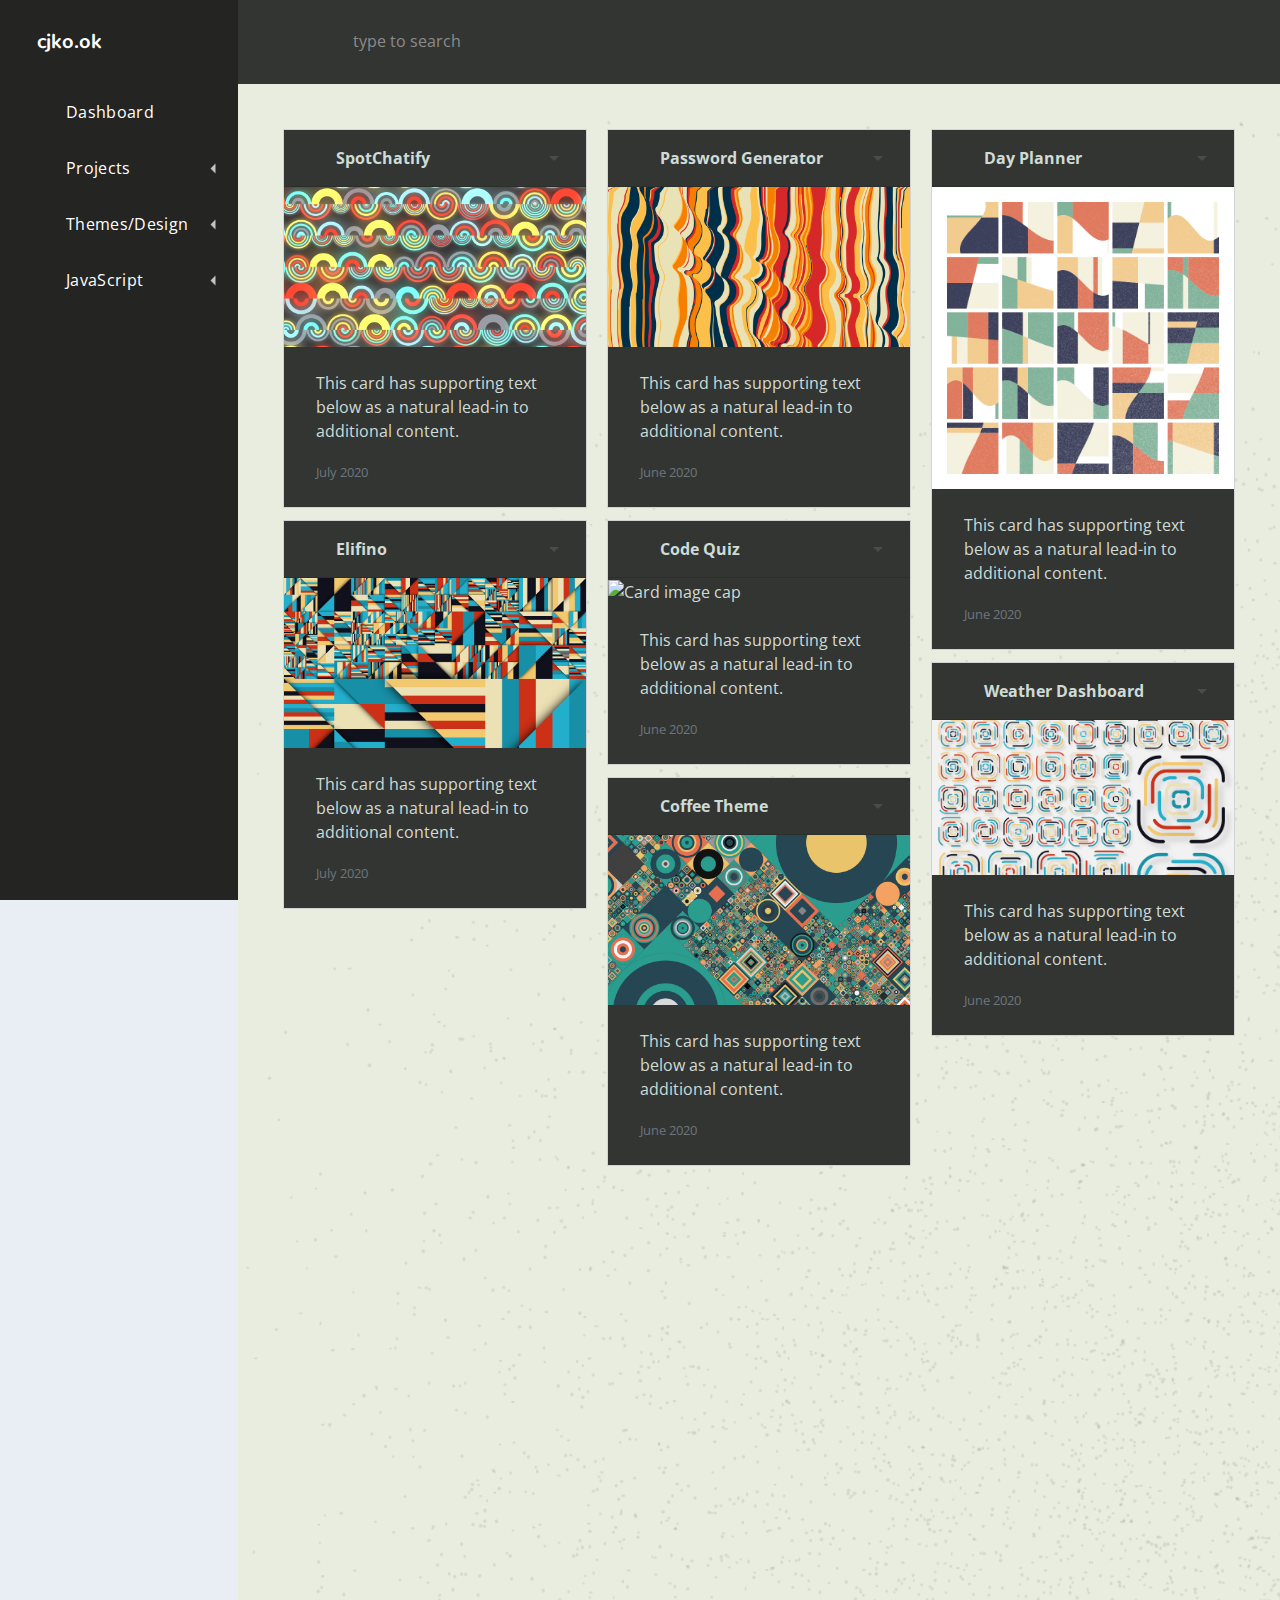
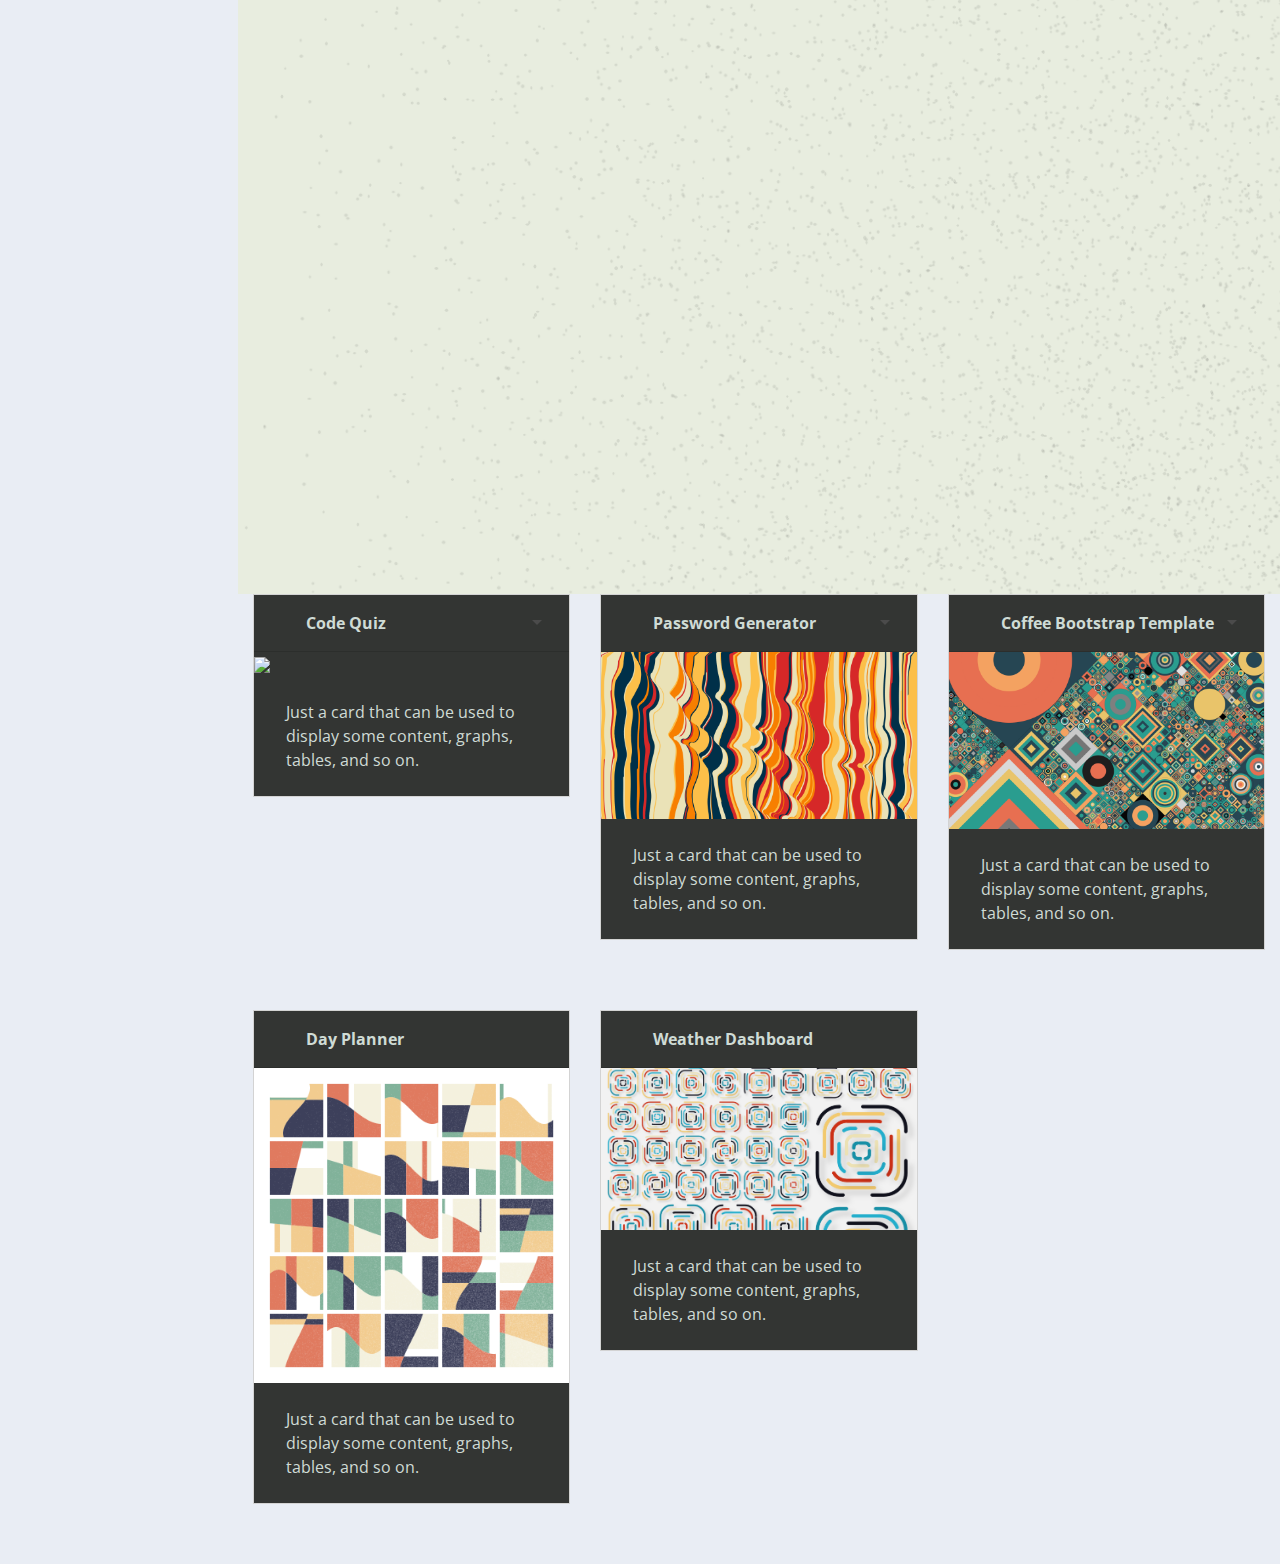
==== commit 3677934f: "updated portfolio with project 2" ====
--- a/index.html
+++ b/index.html
@@ -37,11 +37,62 @@
         <main class="dash-content bgimg-1">
           <!-- TODO: shuffle card objects -->
           <div class="card-columns dash-row" id="cardGallery">
+            <!-- project 2 -->
+            <div class="card spur-card">
+              <div class="card-header">
+                <div class="spur-card-icon">
+                  <i class="fas fa-cube"></i>
+                </div>
+                <div class="spur-card-title">SpotChatify</div>
+                <div class="spur-card-menu">
+                  <div class="dropdown show">
+                    <a
+                      class="spur-card-menu-link"
+                      href="#"
+                      role="button"
+                      data-toggle="dropdown"
+                      aria-haspopup="true"
+                      aria-expanded="false"
+                    >
+                    </a>
+                    <div
+                      class="dropdown-menu dropdown-menu-right"
+                      aria-labelledby="dropdownMenuLink"
+                    >
+                      <a
+                        class="dropdown-item"
+                        href="https://project-2-chatify.herokuapp.com/"
+                        ><i class="fas fa-image"></i>View Demo</a
+                      >
+                      <a
+                        class="dropdown-item"
+                        href="https://github.com/cjkook/SpotChatify"
+                        ><i class="fab fa-github"></i>Github Repository</a
+                      >
+                    </div>
+                  </div>
+                </div>
+              </div>
+              <img
+                class="card-img-top"
+                src="images/project-2/image.png"
+                alt=""
+              />
+              <div class="card-body">
+                <p class="card-text">
+                  This card has supporting text below as a natural lead-in to
+                  additional content.
+                </p>
+                <p class="card-text">
+                  <small class="text-muted">July 2020</small>
+                </p>
+              </div>
+            </div>
             <!-- project 1 -->
             <div class="card spur-card">
               <div class="card-header">
                 <div class="spur-card-icon">
-                  <i class="fab fa-cube"></i>
+                  <i class="fas fa-cube"></i>
                 </div>
                 <div class="spur-card-title">Elifino</div>
                 <div class="spur-card-menu">
@@ -59,7 +110,9 @@
                       class="dropdown-menu dropdown-menu-right"
                       aria-labelledby="dropdownMenuLink"
                     >
-                      <a class="dropdown-item" href="https://miradetm.github.io/DU-project-1/"
+                      <a
+                        class="dropdown-item"
+                        href="https://miradetm.github.io/DU-project-1/"
                         ><i class="fas fa-image"></i>View Page</a
                       >
                       <a
@@ -207,7 +260,9 @@
                       class="dropdown-menu dropdown-menu-right"
                       aria-labelledby="dropdownMenuLink"
                     >
-                      <a class="dropdown-item" href="https://cjkook.github.io/02-homework-bootstrap-portfolio/"
+                      <a
+                        class="dropdown-item"
+                        href="https://cjkook.github.io/02-homework-bootstrap-portfolio/"
                         ><i class="fas fa-image"></i>Demo</a
                       >
                     </div>
@@ -300,7 +355,9 @@
                       class="dropdown-menu dropdown-menu-right"
                       aria-labelledby="dropdownMenuLink"
                     >
-                      <a class="dropdown-item" href="html/weather-dashboard.html"
+                      <a
+                        class="dropdown-item"
+                        href="html/weather-dashboard.html"
                         ><i class="fas fa-image"></i>Demo</a
                       >
                       <a
